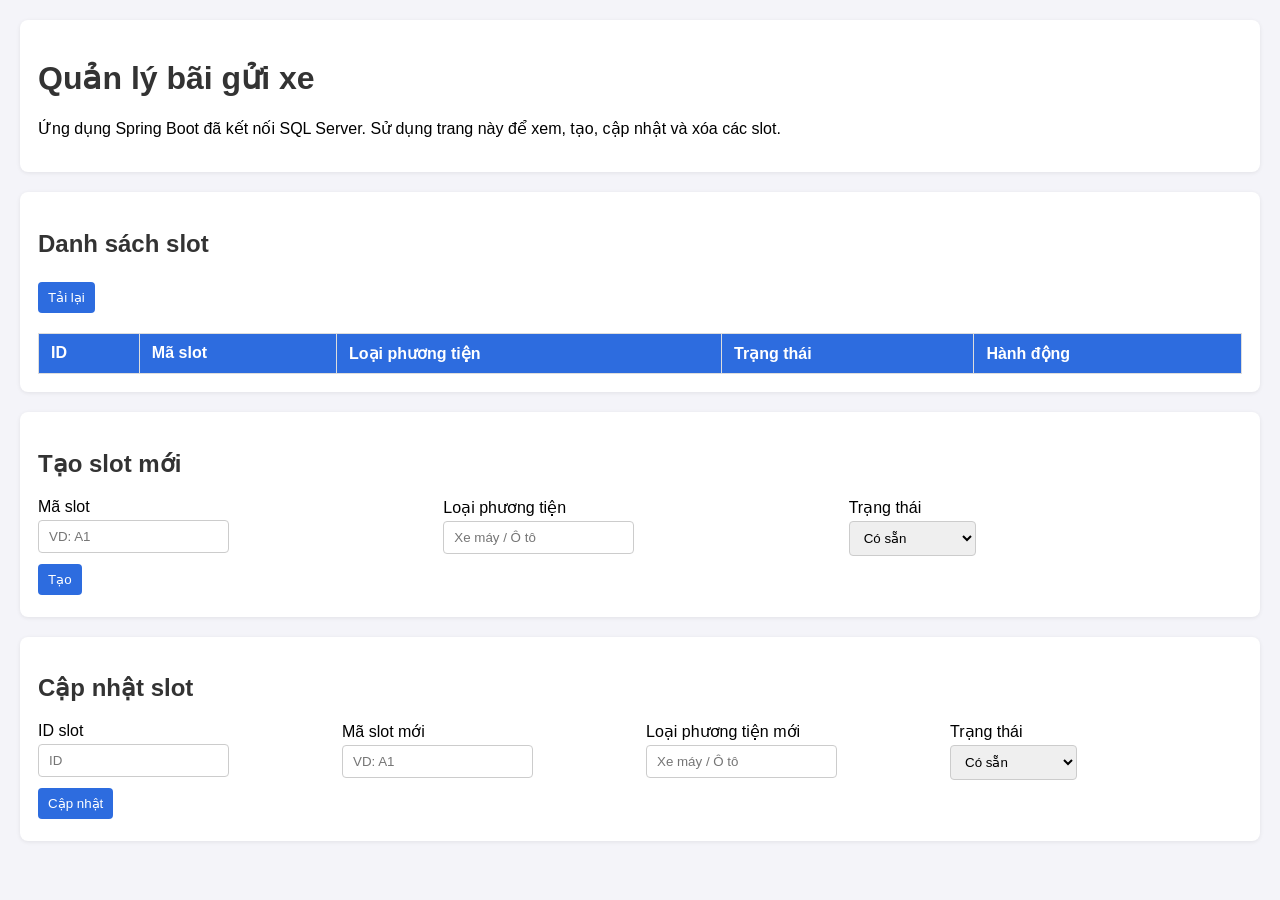
==== src/main/resources/static/index.html @ a6d041b2 "first commit" ====
<!doctype html>
<html lang="vi">
  <head>
    <meta charset="UTF-8" />
    <meta name="viewport" content="width=device-width, initial-scale=1.0" />
    <title>Parking Slot Manager</title>
    <style>
      body {
        font-family: Arial, sans-serif;
        margin: 20px;
        background: #f4f4f9;
      }
      h1,
      h2 {
        color: #333;
      }
      table {
        width: 100%;
        border-collapse: collapse;
        margin-top: 16px;
      }
      th,
      td {
        padding: 10px 12px;
        border: 1px solid #ddd;
        text-align: left;
      }
      th {
        background: #2d6cdf;
        color: white;
      }
      tr:nth-child(even) {
        background: #fafafa;
      }
      input,
      select,
      button {
        padding: 8px 10px;
        margin: 4px 0;
        border: 1px solid #ccc;
        border-radius: 4px;
      }
      button {
        cursor: pointer;
        background: #2d6cdf;
        color: white;
        border: none;
      }
      button:hover {
        background: #1f52b0;
      }
      .card {
        background: white;
        padding: 18px;
        border-radius: 8px;
        box-shadow: 0 1px 4px rgba(0, 0, 0, 0.08);
        margin-bottom: 20px;
      }
      .flex {
        display: flex;
        gap: 12px;
        flex-wrap: wrap;
      }
      .flex > div {
        flex: 1;
        min-width: 220px;
      }
    </style>
  </head>
  <body>
    <div class="card">
      <h1>Quản lý bãi gửi xe</h1>
      <p>
        Ứng dụng Spring Boot đã kết nối SQL Server. Sử dụng trang này để xem,
        tạo, cập nhật và xóa các slot.
      </p>
    </div>

    <div class="card">
      <h2>Danh sách slot</h2>
      <button onclick="loadSlots()">Tải lại</button>
      <table>
        <thead>
          <tr>
            <th>ID</th>
            <th>Mã slot</th>
            <th>Loại phương tiện</th>
            <th>Trạng thái</th>
            <th>Hành động</th>
          </tr>
        </thead>
        <tbody id="slotTableBody"></tbody>
      </table>
    </div>

    <div class="card">
      <h2>Tạo slot mới</h2>
      <div class="flex">
        <div>
          <label>Mã slot</label><br />
          <input id="newSlotCode" placeholder="VD: A1" />
        </div>
        <div>
          <label>Loại phương tiện</label><br />
          <input id="newVehicleType" placeholder="Xe máy / Ô tô" />
        </div>
        <div>
          <label>Trạng thái</label><br />
          <select id="newAvailable">
            <option value="true">Có sẵn</option>
            <option value="false">Đã được dùng</option>
          </select>
        </div>
      </div>
      <button onclick="createSlot()">Tạo</button>
    </div>

    <div class="card">
      <h2>Cập nhật slot</h2>
      <div class="flex">
        <div>
          <label>ID slot</label><br />
          <input id="updateSlotId" placeholder="ID" type="number" />
        </div>
        <div>
          <label>Mã slot mới</label><br />
          <input id="updateSlotCode" placeholder="VD: A1" />
        </div>
        <div>
          <label>Loại phương tiện mới</label><br />
          <input id="updateVehicleType" placeholder="Xe máy / Ô tô" />
        </div>
        <div>
          <label>Trạng thái</label><br />
          <select id="updateAvailable">
            <option value="true">Có sẵn</option>
            <option value="false">Đã được dùng</option>
          </select>
        </div>
      </div>
      <button onclick="updateSlot()">Cập nhật</button>
    </div>

    <script>
      // Hàm tải lại danh sách các slot đỗ xe từ Backend API và hiển thị lên bảng HTML
      async function loadSlots() {
        try {
          // Gửi yêu cầu GET tới API lấy toàn bộ danh sách slot
          const resp = await fetch("/api/parking/slots");
          // Chuyển kết quả phản hồi sang định dạng JSON
          const slots = await resp.json();
          // Lấy thẻ tbody của bảng danh sách
          const tbody = document.getElementById("slotTableBody");
          // Xóa các dòng cũ trong bảng trước khi render mới
          tbody.innerHTML = "";
          
          // Lặp qua từng slot đỗ xe và thêm vào bảng
          slots.forEach((slot) => {
            const row = document.createElement("tr");
            row.innerHTML = `
                        <td>${slot.id ?? ""}</td>
                        <td>${slot.slotCode ?? ""}</td>
                        <td>${slot.vehicleType ?? ""}</td>
                        <td>${slot.available ? "Có sẵn" : "Không có"}</td>
                        <td><button onclick="deleteSlot(${slot.id})">Xóa</button></td>
                    `;
            tbody.appendChild(row);
          });
        } catch (error) {
          // Hiển thị thông báo nếu không tải được dữ liệu
          alert("Không tải được danh sách slot: " + error.message);
        }
      }

      // Hàm tạo mới một slot đỗ xe bằng cách gọi POST API của backend
      async function createSlot() {
        // Lấy thông tin từ các thẻ input nhập liệu trên giao diện
        const slot = {
          slotCode: document.getElementById("newSlotCode").value,
          vehicleType: document.getElementById("newVehicleType").value,
          available: document.getElementById("newAvailable").value === "true",
        };
        try {
          // Gửi yêu cầu POST chứa dữ liệu JSON lên backend
          const resp = await fetch("/api/parking/slots", {
            method: "POST",
            headers: { "Content-Type": "application/json" },
            body: JSON.stringify(slot),
          });
          if (!resp.ok) throw new Error("Lỗi tạo slot");
          // Đọc dữ liệu JSON trả về
          await resp.json();
          // Tải lại danh sách bảng
          loadSlots();
          alert("Tạo slot thành công");
        } catch (error) {
          alert("Không thể tạo slot: " + error.message);
        }
      }

      // Hàm cập nhật thông tin slot đỗ xe bằng cách gọi PUT API của backend
      async function updateSlot() {
        // Lấy ID slot cần sửa và thông tin cần cập nhật
        const id = document.getElementById("updateSlotId").value;
        const slot = {
          slotCode: document.getElementById("updateSlotCode").value,
          vehicleType: document.getElementById("updateVehicleType").value,
          available:
            document.getElementById("updateAvailable").value === "true",
        };
        if (!id) {
          alert("Vui lòng nhập ID slot cần cập nhật");
          return;
        }
        try {
          // Gửi yêu cầu PUT chứa dữ liệu JSON lên backend kèm ID trên đường dẫn
          const resp = await fetch("/api/parking/slots/" + id, {
            method: "PUT",
            headers: { "Content-Type": "application/json" },
            body: JSON.stringify(slot),
          });
          if (!resp.ok) throw new Error("Lỗi cập nhật slot");
          await resp.json();
          // Tải lại danh sách bảng
          loadSlots();
          alert("Cập nhật thành công");
        } catch (error) {
          alert("Không thể cập nhật slot: " + error.message);
        }
      }

      // Hàm xóa slot đỗ xe bằng cách gọi DELETE API của backend
      async function deleteSlot(id) {
        // Hỏi người dùng xác nhận trước khi xóa
        if (!confirm("Xóa slot " + id + " ?")) return;
        try {
          // Gửi yêu cầu DELETE lên backend kèm ID trên đường dẫn
          const resp = await fetch("/api/parking/slots/" + id, {
            method: "DELETE",
          });
          if (!resp.ok) throw new Error("Lỗi xóa slot");
          // Tải lại danh sách bảng
          loadSlots();
          alert("Xóa slot thành công");
        } catch (error) {
          alert("Không thể xóa slot: " + error.message);
        }
      }

      // Đăng ký sự kiện: Khi trang web tải xong (load), tự động gọi hàm loadSlots() để hiện dữ liệu
      window.addEventListener("load", loadSlots);
    </script>
  </body>
</html>
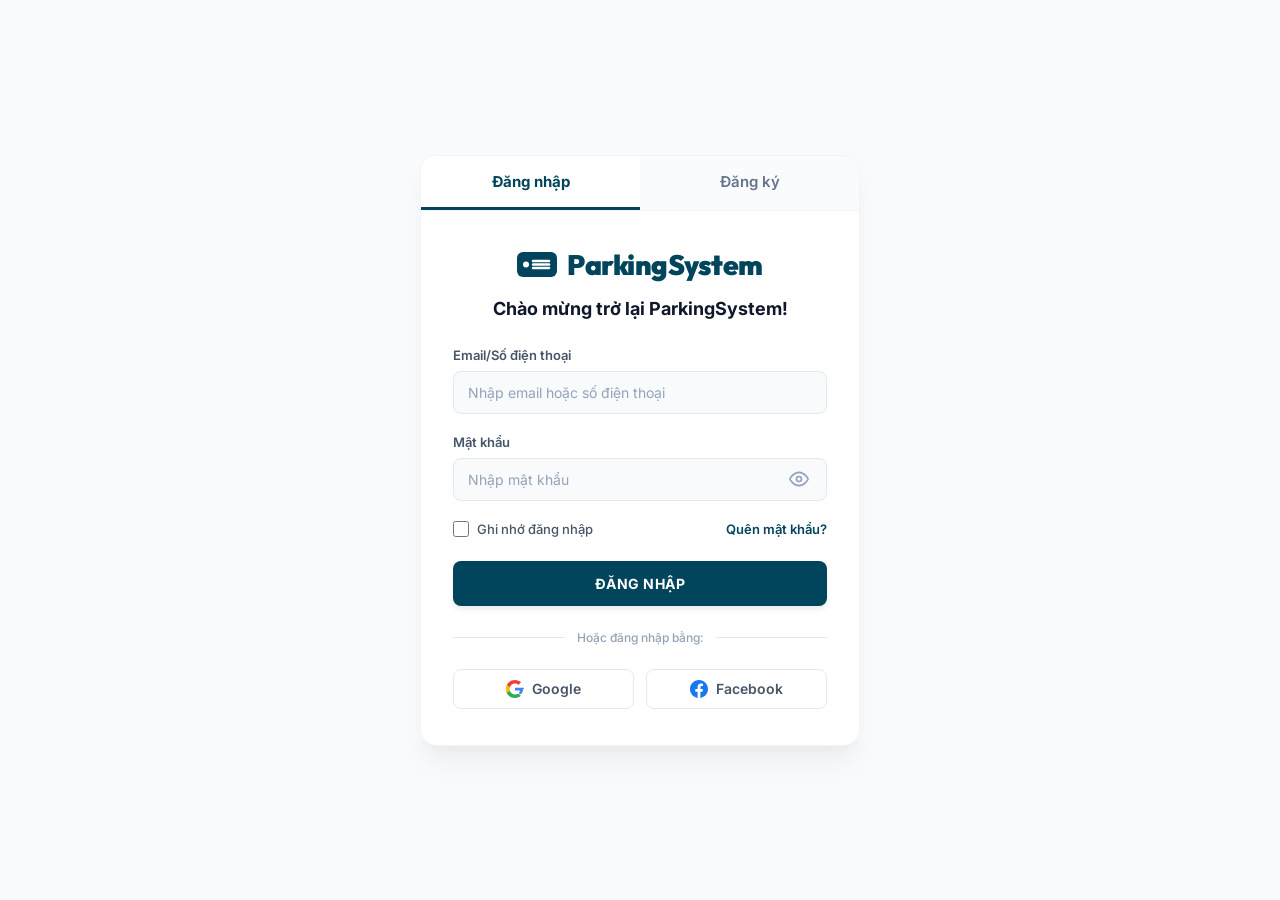
==== commit 21a01d7a: "PAST1" ====
--- a/src/main/resources/static/index.html
+++ b/src/main/resources/static/index.html
@@ -3,252 +3,255 @@
   <head>
     <meta charset="UTF-8" />
     <meta name="viewport" content="width=device-width, initial-scale=1.0" />
-    <title>Parking Slot Manager</title>
-    <style>
-      body {
-        font-family: Arial, sans-serif;
-        margin: 20px;
-        background: #f4f4f9;
-      }
-      h1,
-      h2 {
-        color: #333;
-      }
-      table {
-        width: 100%;
-        border-collapse: collapse;
-        margin-top: 16px;
-      }
-      th,
-      td {
-        padding: 10px 12px;
-        border: 1px solid #ddd;
-        text-align: left;
-      }
-      th {
-        background: #2d6cdf;
-        color: white;
-      }
-      tr:nth-child(even) {
-        background: #fafafa;
-      }
-      input,
-      select,
-      button {
-        padding: 8px 10px;
-        margin: 4px 0;
-        border: 1px solid #ccc;
-        border-radius: 4px;
-      }
-      button {
-        cursor: pointer;
-        background: #2d6cdf;
-        color: white;
-        border: none;
-      }
-      button:hover {
-        background: #1f52b0;
-      }
-      .card {
-        background: white;
-        padding: 18px;
-        border-radius: 8px;
-        box-shadow: 0 1px 4px rgba(0, 0, 0, 0.08);
-        margin-bottom: 20px;
-      }
-      .flex {
-        display: flex;
-        gap: 12px;
-        flex-wrap: wrap;
-      }
-      .flex > div {
-        flex: 1;
-        min-width: 220px;
-      }
-    </style>
+    <title>Quản lý bãi gửi xe</title>
+    <!-- Google Fonts -->
+    <link rel="preconnect" href="https://fonts.googleapis.com">
+    <link rel="preconnect" href="https://fonts.gstatic.com" crossorigin>
+    <link href="https://fonts.googleapis.com/css2?family=Inter:wght@300;400;500;600;700;800&family=Outfit:wght@600;700;800;900&display=swap" rel="stylesheet">
+    <!-- Link to external stylesheet -->
+    <link rel="stylesheet" href="style.css" />
   </head>
   <body>
-    <div class="card">
-      <h1>Quản lý bãi gửi xe</h1>
-      <p>
-        Ứng dụng Spring Boot đã kết nối SQL Server. Sử dụng trang này để xem,
-        tạo, cập nhật và xóa các slot.
-      </p>
+    <!-- ========================================================================= -->
+    <!-- ĐIỀU KIỆN 1: PHẦN GIAO DIỆN CHƯA ĐĂNG NHẬP                                -->
+    <!-- (Ẩn/Hiện toàn bộ cụm này dựa vào trạng thái đăng nhập trong checkAuthStatus) -->
+    <!-- ========================================================================= -->
+    <div class="auth-wrapper" id="authWrapper">
+      <div class="auth-card">
+        <!-- Các nút tab để chuyển đổi qua lại giữa Đăng nhập & Đăng ký -->
+        <div class="auth-tabs">
+          <button class="tab-btn active" id="tabLogin" onclick="showRegister(false)">Đăng nhập</button>
+          <button class="tab-btn" id="tabRegister" onclick="showRegister(true)">Đăng ký</button>
+        </div>
+
+        <div class="auth-card-body">
+          <!-- Logo ParkingSystem dùng chung -->
+          <div class="logo-container">
+            <svg width="40" height="25" viewBox="0 0 40 25" fill="none" xmlns="http://www.w3.org/2000/svg">
+              <rect width="40" height="25" rx="6" fill="#00455c"/>
+              <circle cx="9" cy="12.5" r="3" fill="white"/>
+              <line x1="16" y1="9" x2="32" y2="9" stroke="white" stroke-width="2.5" stroke-linecap="round"/>
+              <line x1="16" y1="12.5" x2="32" y2="12.5" stroke="white" stroke-width="2.5" stroke-linecap="round"/>
+              <line x1="16" y1="16" x2="32" y2="16" stroke="white" stroke-width="2.5" stroke-linecap="round"/>
+            </svg>
+            <span class="logo-text">ParkingSystem</span>
+          </div>
+
+          <!-- ========================================================================= -->
+          <!-- ĐIỀU KIỆN 1.1: FORM ĐĂNG NHẬP (loginCard)                                 -->
+          <!-- (Ẩn/Hiện dựa theo trạng thái tham số 'show' trong hàm showRegister)        -->
+          <!-- ========================================================================= -->
+          <div id="loginCard">
+            <h2 class="welcome-text">Chào mừng trở lại ParkingSystem!</h2>
+            
+            <div class="form-group">
+              <label class="form-label">Email/Số điện thoại</label>
+              <input id="loginEmail" type="text" class="form-input" placeholder="Nhập email hoặc số điện thoại" />
+            </div>
+            
+            <div class="form-group">
+              <label class="form-label">Mật khẩu</label>
+              <div class="password-wrapper">
+                <input id="loginPassword" type="password" class="form-input" placeholder="Nhập mật khẩu" />
+                <button type="button" class="password-toggle" onclick="togglePasswordVisibility('loginPassword', this)">
+                  <svg width="20" height="20" viewBox="0 0 24 24" fill="none" stroke="currentColor" stroke-width="2" stroke-linecap="round" stroke-linejoin="round">
+                    <path d="M1 12s4-8 11-8 11 8 11 8-4 8-11 8-11-8-11-8z"></path>
+                    <circle cx="12" cy="12" r="3"></circle>
+                  </svg>
+                </button>
+              </div>
+            </div>
+            
+            <div class="form-options">
+              <label class="checkbox-container">
+                <input type="checkbox" id="rememberMe">
+                Ghi nhớ đăng nhập
+              </label>
+              <a href="#" class="forgot-link" onclick="alert('Tính năng đang được phát triển!')">Quên mật khẩu?</a>
+            </div>
+            
+            <button class="btn-primary" onclick="login()">ĐĂNG NHẬP</button>
+            
+            <div class="divider">
+              <span>Hoặc đăng nhập bằng:</span>
+            </div>
+            
+            <div class="social-buttons">
+              <button type="button" class="btn-social" onclick="socialLogin('Google')">
+                <svg width="18" height="18" viewBox="0 0 24 24">
+                  <path fill="#4285F4" d="M23.745 12.27c0-.7-.06-1.4-.19-2.07H12v3.92h6.69c-.29 1.5-.1.97-1.15 2.1l-.01.01v2.54h2.52c1.48-1.36 2.69-3.7 2.69-6.5z"/>
+                  <path fill="#34A853" d="M12 24c3.24 0 5.95-1.08 7.93-2.91l-3.83-2.97c-1.08.73-2.48 1.16-4.1 1.16-3.15 0-5.81-2.13-6.76-5.01H.95v3.08C2.92 21.3 7.15 24 12 24z"/>
+                  <path fill="#FBBC05" d="M5.24 14.27c-.24-.73-.38-1.5-.38-2.27s.14-1.54.38-2.27V6.65H.95A11.94 11.94 0 0 0 0 12c0 1.92.45 3.74 1.25 5.37l3.99-3.1z"/>
+                  <path fill="#EA4335" d="M12 4.75c1.77 0 3.35.61 4.6 1.8l3.42-3.42C17.95 1.19 15.24 0 12 0 7.15 0 2.92 2.7 1.25 6.65L5.24 9.75c.95-2.88 3.61-5 6.76-5z"/>
+                </svg>
+                Google
+              </button>
+              <button type="button" class="btn-social" onclick="socialLogin('Facebook')">
+                <svg width="18" height="18" viewBox="0 0 24 24" fill="#1877F2">
+                  <path d="M24 12.073c0-6.627-5.373-12-12-12s-12 5.373-12 12c0 5.99 4.388 10.954 10.125 11.854v-8.385H7.078v-3.47h3.047V9.43c0-3.007 1.792-4.669 4.533-4.669 1.312 0 2.686.235 2.686.235v2.953H15.83c-1.491 0-1.956.925-1.956 1.874v2.25h3.328l-.532 3.47h-2.796v8.385C19.612 23.027 24 18.062 24 12.073z"/>
+                </svg>
+                Facebook
+              </button>
+            </div>
+          </div>
+
+          <!-- ========================================================================= -->
+          <!-- ĐIỀU KIỆN 1.2: FORM ĐĂNG KÝ (registerCard)                                -->
+          <!-- (Ẩn/Hiện dựa theo trạng thái tham số 'show' trong hàm showRegister)        -->
+          <!-- ========================================================================= -->
+          <div id="registerCard" style="display: none;">
+            <h2 class="welcome-text">Đăng ký tài khoản ParkingSystem!</h2>
+            
+            <div class="form-group">
+              <label class="form-label">Họ và tên</label>
+              <input id="regName" type="text" class="form-input" placeholder="Nguyễn Văn A" />
+            </div>
+            
+            <div class="form-group">
+              <label class="form-label">Email</label>
+              <input id="regEmail" type="email" class="form-input" placeholder="VD: mail@gmail.com" />
+            </div>
+            
+            <div class="form-group">
+              <label class="form-label">Mật khẩu</label>
+              <div class="password-wrapper">
+                <input id="regPassword" type="password" class="form-input" placeholder="Tối thiểu 6 ký tự" />
+                <button type="button" class="password-toggle" onclick="togglePasswordVisibility('regPassword', this)">
+                  <svg width="20" height="20" viewBox="0 0 24 24" fill="none" stroke="currentColor" stroke-width="2" stroke-linecap="round" stroke-linejoin="round">
+                    <path d="M1 12s4-8 11-8 11 8 11 8-4 8-11 8-11-8-11-8z"></path>
+                    <circle cx="12" cy="12" r="3"></circle>
+                  </svg>
+                </button>
+              </div>
+            </div>
+            
+            <div class="form-group">
+              <label class="form-label">Số điện thoại</label>
+              <input id="regPhone" type="text" class="form-input" placeholder="03XXXXXXXX" />
+            </div>
+            
+            <div class="form-group">
+              <label class="form-label">Địa chỉ</label>
+              <input id="regAddress" type="text" class="form-input" placeholder="Địa chỉ của bạn" />
+            </div>
+            
+            <button class="btn-primary" onclick="register()">ĐĂNG KÝ</button>
+            
+            <div class="divider">
+              <span>Hoặc đăng ký bằng:</span>
+            </div>
+            
+            <div class="social-buttons">
+              <button type="button" class="btn-social" onclick="socialLogin('Google')">
+                <svg width="18" height="18" viewBox="0 0 24 24">
+                  <path fill="#4285F4" d="M23.745 12.27c0-.7-.06-1.4-.19-2.07H12v3.92h6.69c-.29 1.5-.1.97-1.15 2.1l-.01.01v2.54h2.52c1.48-1.36 2.69-3.7 2.69-6.5z"/>
+                  <path fill="#34A853" d="M12 24c3.24 0 5.95-1.08 7.93-2.91l-3.83-2.97c-1.08.73-2.48 1.16-4.1 1.16-3.15 0-5.81-2.13-6.76-5.01H.95v3.08C2.92 21.3 7.15 24 12 24z"/>
+                  <path fill="#FBBC05" d="M5.24 14.27c-.24-.73-.38-1.5-.38-2.27s.14-1.54.38-2.27V6.65H.95A11.94 11.94 0 0 0 0 12c0 1.92.45 3.74 1.25 5.37l3.99-3.1z"/>
+                  <path fill="#EA4335" d="M12 4.75c1.77 0 3.35.61 4.6 1.8l3.42-3.42C17.95 1.19 15.24 0 12 0 7.15 0 2.92 2.7 1.25 6.65L5.24 9.75c.95-2.88 3.61-5 6.76-5z"/>
+                </svg>
+                Google
+              </button>
+              <button type="button" class="btn-social" onclick="socialLogin('Facebook')">
+                <svg width="18" height="18" viewBox="0 0 24 24" fill="#1877F2">
+                  <path d="M24 12.073c0-6.627-5.373-12-12-12s-12 5.373-12 12c0 5.99 4.388 10.954 10.125 11.854v-8.385H7.078v-3.47h3.047V9.43c0-3.007 1.792-4.669 4.533-4.669 1.312 0 2.686.235 2.686.235v2.953H15.83c-1.491 0-1.956.925-1.956 1.874v2.25h3.328l-.532 3.47h-2.796v8.385C19.612 23.027 24 18.062 24 12.073z"/>
+                </svg>
+                Facebook
+              </button>
+            </div>
+          </div>
+        </div>
+      </div>
     </div>
 
-    <div class="card">
-      <h2>Danh sách slot</h2>
-      <button onclick="loadSlots()">Tải lại</button>
-      <table>
-        <thead>
-          <tr>
-            <th>ID</th>
-            <th>Mã slot</th>
-            <th>Loại phương tiện</th>
-            <th>Trạng thái</th>
-            <th>Hành động</th>
-          </tr>
-        </thead>
-        <tbody id="slotTableBody"></tbody>
-      </table>
+    <!-- ========================================================================= -->
+    <!-- ĐIỀU KIỆN 2: PHẦN GIAO DIỆN SAU KHI ĐĂNG NHẬP THÀNH CÔNG                  -->
+    <!-- (Ẩn/Hiện toàn bộ cụm này dựa vào trạng thái đăng nhập trong checkAuthStatus) -->
+    <!-- ========================================================================= -->
+    <div class="dashboard-container" id="mainDashboard">
+      <!-- Title & User Info Header -->
+      <div class="header-card" id="headerCard">
+        <div class="header-card-info">
+          <h1>Quản lý bãi gửi xe</h1>
+          <p>Ứng dụng Spring Boot đã kết nối SQL Server. Xem, tạo, cập nhật và xóa các slot.</p>
+        </div>
+        <span id="userInfo" style="display: none;">
+          Chào <strong id="userEmailDisplay"></strong> | <a href="#" onclick="logout()">Đăng xuất</a>
+        </span>
+      </div>
+
+      <!-- Main Content Panel (Hidden until Login) -->
+      <div id="mainContent" style="display: none;">
+        <!-- Slots List Card -->
+        <div class="card">
+          <h2>Danh sách slot</h2>
+          <button class="btn-dash" onclick="loadSlots()">Tải lại</button>
+          <table>
+            <thead>
+              <tr>
+                <th>ID</th>
+                <th>Mã slot</th>
+                <th>Loại phương tiện</th>
+                <th>Trạng thái</th>
+                <th>Hành động</th>
+              </tr>
+            </thead>
+            <tbody id="slotTableBody"></tbody>
+          </table>
+        </div>
+
+        <!-- Create Slot Card -->
+        <div class="card">
+          <h2>Tạo slot mới</h2>
+          <div class="flex">
+            <div>
+              <label>Mã slot</label>
+              <input id="newSlotCode" placeholder="VD: A1" />
+            </div>
+            <div>
+              <label>Loại phương tiện</label>
+              <input id="newVehicleType" placeholder="Xe máy / Ô tô" />
+            </div>
+            <div>
+              <label>Trạng thái</label>
+              <select id="newAvailable">
+                <option value="true">Có sẵn</option>
+                <option value="false">Đã được dùng</option>
+              </select>
+            </div>
+          </div>
+          <button class="btn-dash" onclick="createSlot()">Tạo</button>
+        </div>
+
+        <!-- Update Slot Card -->
+        <div class="card">
+          <h2>Cập nhật slot</h2>
+          <div class="flex">
+            <div>
+              <label>ID slot</label>
+              <input id="updateSlotId" placeholder="ID" type="number" />
+            </div>
+            <div>
+              <label>Mã slot mới</label>
+              <input id="updateSlotCode" placeholder="VD: A1" />
+            </div>
+            <div>
+              <label>Loại phương tiện mới</label>
+              <input id="updateVehicleType" placeholder="Xe máy / Ô tô" />
+            </div>
+            <div>
+              <label>Trạng thái</label>
+              <select id="updateAvailable">
+                <option value="true">Có sẵn</option>
+                <option value="false">Đã được dùng</option>
+              </select>
+            </div>
+          </div>
+          <button class="btn-dash" onclick="updateSlot()">Cập nhật</button>
+        </div>
+      </div>
     </div>
 
-    <div class="card">
-      <h2>Tạo slot mới</h2>
-      <div class="flex">
-        <div>
-          <label>Mã slot</label><br />
-          <input id="newSlotCode" placeholder="VD: A1" />
-        </div>
-        <div>
-          <label>Loại phương tiện</label><br />
-          <input id="newVehicleType" placeholder="Xe máy / Ô tô" />
-        </div>
-        <div>
-          <label>Trạng thái</label><br />
-          <select id="newAvailable">
-            <option value="true">Có sẵn</option>
-            <option value="false">Đã được dùng</option>
-          </select>
-        </div>
-      </div>
-      <button onclick="createSlot()">Tạo</button>
-    </div>
-
-    <div class="card">
-      <h2>Cập nhật slot</h2>
-      <div class="flex">
-        <div>
-          <label>ID slot</label><br />
-          <input id="updateSlotId" placeholder="ID" type="number" />
-        </div>
-        <div>
-          <label>Mã slot mới</label><br />
-          <input id="updateSlotCode" placeholder="VD: A1" />
-        </div>
-        <div>
-          <label>Loại phương tiện mới</label><br />
-          <input id="updateVehicleType" placeholder="Xe máy / Ô tô" />
-        </div>
-        <div>
-          <label>Trạng thái</label><br />
-          <select id="updateAvailable">
-            <option value="true">Có sẵn</option>
-            <option value="false">Đã được dùng</option>
-          </select>
-        </div>
-      </div>
-      <button onclick="updateSlot()">Cập nhật</button>
-    </div>
-
-    <script>
-      // Hàm tải lại danh sách các slot đỗ xe từ Backend API và hiển thị lên bảng HTML
-      async function loadSlots() {
-        try {
-          // Gửi yêu cầu GET tới API lấy toàn bộ danh sách slot
-          const resp = await fetch("/api/parking/slots");
-          // Chuyển kết quả phản hồi sang định dạng JSON
-          const slots = await resp.json();
-          // Lấy thẻ tbody của bảng danh sách
-          const tbody = document.getElementById("slotTableBody");
-          // Xóa các dòng cũ trong bảng trước khi render mới
-          tbody.innerHTML = "";
-          
-          // Lặp qua từng slot đỗ xe và thêm vào bảng
-          slots.forEach((slot) => {
-            const row = document.createElement("tr");
-            row.innerHTML = `
-                        <td>${slot.id ?? ""}</td>
-                        <td>${slot.slotCode ?? ""}</td>
-                        <td>${slot.vehicleType ?? ""}</td>
-                        <td>${slot.available ? "Có sẵn" : "Không có"}</td>
-                        <td><button onclick="deleteSlot(${slot.id})">Xóa</button></td>
-                    `;
-            tbody.appendChild(row);
-          });
-        } catch (error) {
-          // Hiển thị thông báo nếu không tải được dữ liệu
-          alert("Không tải được danh sách slot: " + error.message);
-        }
-      }
-
-      // Hàm tạo mới một slot đỗ xe bằng cách gọi POST API của backend
-      async function createSlot() {
-        // Lấy thông tin từ các thẻ input nhập liệu trên giao diện
-        const slot = {
-          slotCode: document.getElementById("newSlotCode").value,
-          vehicleType: document.getElementById("newVehicleType").value,
-          available: document.getElementById("newAvailable").value === "true",
-        };
-        try {
-          // Gửi yêu cầu POST chứa dữ liệu JSON lên backend
-          const resp = await fetch("/api/parking/slots", {
-            method: "POST",
-            headers: { "Content-Type": "application/json" },
-            body: JSON.stringify(slot),
-          });
-          if (!resp.ok) throw new Error("Lỗi tạo slot");
-          // Đọc dữ liệu JSON trả về
-          await resp.json();
-          // Tải lại danh sách bảng
-          loadSlots();
-          alert("Tạo slot thành công");
-        } catch (error) {
-          alert("Không thể tạo slot: " + error.message);
-        }
-      }
-
-      // Hàm cập nhật thông tin slot đỗ xe bằng cách gọi PUT API của backend
-      async function updateSlot() {
-        // Lấy ID slot cần sửa và thông tin cần cập nhật
-        const id = document.getElementById("updateSlotId").value;
-        const slot = {
-          slotCode: document.getElementById("updateSlotCode").value,
-          vehicleType: document.getElementById("updateVehicleType").value,
-          available:
-            document.getElementById("updateAvailable").value === "true",
-        };
-        if (!id) {
-          alert("Vui lòng nhập ID slot cần cập nhật");
-          return;
-        }
-        try {
-          // Gửi yêu cầu PUT chứa dữ liệu JSON lên backend kèm ID trên đường dẫn
-          const resp = await fetch("/api/parking/slots/" + id, {
-            method: "PUT",
-            headers: { "Content-Type": "application/json" },
-            body: JSON.stringify(slot),
-          });
-          if (!resp.ok) throw new Error("Lỗi cập nhật slot");
-          await resp.json();
-          // Tải lại danh sách bảng
-          loadSlots();
-          alert("Cập nhật thành công");
-        } catch (error) {
-          alert("Không thể cập nhật slot: " + error.message);
-        }
-      }
-
-      // Hàm xóa slot đỗ xe bằng cách gọi DELETE API của backend
-      async function deleteSlot(id) {
-        // Hỏi người dùng xác nhận trước khi xóa
-        if (!confirm("Xóa slot " + id + " ?")) return;
-        try {
-          // Gửi yêu cầu DELETE lên backend kèm ID trên đường dẫn
-          const resp = await fetch("/api/parking/slots/" + id, {
-            method: "DELETE",
-          });
-          if (!resp.ok) throw new Error("Lỗi xóa slot");
-          // Tải lại danh sách bảng
-          loadSlots();
-          alert("Xóa slot thành công");
-        } catch (error) {
-          alert("Không thể xóa slot: " + error.message);
-        }
-      }
-
-      // Đăng ký sự kiện: Khi trang web tải xong (load), tự động gọi hàm loadSlots() để hiện dữ liệu
-      window.addEventListener("load", loadSlots);
-    </script>
+    <!-- Link to external script file -->
+    <script src="app.js"></script>
   </body>
 </html>
--- a/src/main/resources/static/style.css
+++ b/src/main/resources/static/style.css
@@ -0,0 +1,495 @@
+/* Global Styles */
+* {
+  box-sizing: border-box;
+  margin: 0;
+  padding: 0;
+}
+body {
+  font-family: 'Inter', system-ui, -apple-system, sans-serif;
+  background: #f1f5f9;
+  color: #1e293b;
+  min-height: 100vh;
+  transition: background-color 0.3s ease;
+}
+
+/* Centered Auth Layout styling */
+body.auth-body {
+  background: #f8fafc;
+  display: flex;
+  align-items: center;
+  justify-content: center;
+  padding: 20px;
+}
+
+/* Auth Wrapper */
+.auth-wrapper {
+  display: none; /* Controlled by JS checkAuthStatus */
+  width: 100%;
+  max-width: 440px;
+  animation: cardFadeIn 0.5s cubic-bezier(0.16, 1, 0.3, 1);
+}
+
+@keyframes cardFadeIn {
+  from {
+    opacity: 0;
+    transform: translateY(20px);
+  }
+  to {
+    opacity: 1;
+    transform: translateY(0);
+  }
+}
+
+.auth-card {
+  background: #ffffff;
+  width: 100%;
+  border-radius: 16px;
+  box-shadow: 0 20px 25px -5px rgba(0, 0, 0, 0.05), 0 10px 10px -5px rgba(0, 0, 0, 0.02);
+  border: 1px solid #f1f5f9;
+  overflow: hidden;
+}
+
+/* Tabs Navigation */
+.auth-tabs {
+  display: flex;
+  background: #fafbfc;
+  border-bottom: 1px solid #f1f5f9;
+}
+
+.tab-btn {
+  flex: 1;
+  background: none;
+  border: none;
+  border-bottom: 3px solid transparent;
+  padding: 16px 0;
+  font-size: 15px;
+  font-weight: 600;
+  color: #64748b;
+  cursor: pointer;
+  transition: all 0.2s ease;
+  text-align: center;
+  font-family: 'Inter', sans-serif;
+}
+
+.tab-btn:hover {
+  color: #00455c;
+  background: #f8fafc;
+}
+
+.tab-btn.active {
+  color: #00455c;
+  border-bottom-color: #00455c;
+  background: #ffffff;
+  font-weight: 700;
+}
+
+/* Auth Card Body */
+.auth-card-body {
+  padding: 36px 32px;
+}
+
+/* Logo Header */
+.logo-container {
+  display: flex;
+  align-items: center;
+  justify-content: center;
+  gap: 10px;
+  margin-bottom: 16px;
+}
+
+.logo-text {
+  font-family: 'Outfit', sans-serif;
+  font-size: 28px;
+  font-weight: 900;
+  color: #00455c;
+  letter-spacing: -0.5px;
+}
+
+.welcome-text {
+  font-size: 18px;
+  font-weight: 700;
+  color: #0f172a;
+  text-align: center;
+  margin-top: 0;
+  margin-bottom: 28px;
+}
+
+/* Form Fields */
+.form-group {
+  margin-bottom: 20px;
+  text-align: left;
+}
+
+.form-label {
+  display: block;
+  font-size: 13px;
+  font-weight: 600;
+  color: #475569;
+  margin-bottom: 8px;
+}
+
+.form-input {
+  width: 100%;
+  box-sizing: border-box;
+  padding: 12px 14px;
+  background: #f8fafc;
+  border: 1px solid #e2e8f0;
+  border-radius: 8px;
+  font-size: 14px;
+  color: #0f172a;
+  transition: all 0.2s ease;
+  font-family: inherit;
+}
+
+.form-input::placeholder {
+  color: #94a3b8;
+}
+
+.form-input:focus {
+  background: #ffffff;
+  border-color: #00455c;
+  outline: none;
+  box-shadow: 0 0 0 3px rgba(0, 69, 92, 0.1);
+}
+
+/* Password Visbility Toggle Wrapper */
+.password-wrapper {
+  position: relative;
+  width: 100%;
+}
+
+.password-wrapper .form-input {
+  padding-right: 44px;
+}
+
+.password-toggle {
+  position: absolute;
+  right: 12px;
+  top: 50%;
+  transform: translateY(-50%);
+  background: none;
+  border: none;
+  color: #94a3b8;
+  cursor: pointer;
+  display: flex;
+  align-items: center;
+  justify-content: center;
+  padding: 6px;
+  transition: color 0.2s ease;
+}
+
+.password-toggle:hover {
+  color: #475569;
+}
+
+/* Extras options */
+.form-options {
+  display: flex;
+  justify-content: space-between;
+  align-items: center;
+  margin-bottom: 24px;
+  font-size: 13px;
+}
+
+.checkbox-container {
+  display: flex;
+  align-items: center;
+  gap: 8px;
+  color: #475569;
+  cursor: pointer;
+  font-weight: 500;
+}
+
+.checkbox-container input {
+  cursor: pointer;
+  accent-color: #00455c;
+  width: 16px;
+  height: 16px;
+}
+
+.forgot-link {
+  color: #00455c;
+  font-weight: 600;
+  text-decoration: none;
+  transition: color 0.2s;
+}
+
+.forgot-link:hover {
+  color: #002e3d;
+  text-decoration: underline;
+}
+
+/* Primary Button */
+.btn-primary {
+  width: 100%;
+  background: #00455c;
+  color: #ffffff;
+  border: none;
+  border-radius: 8px;
+  padding: 14px;
+  font-size: 14px;
+  font-weight: 700;
+  letter-spacing: 0.5px;
+  cursor: pointer;
+  transition: all 0.2s ease;
+  box-shadow: 0 4px 6px -1px rgba(0, 69, 92, 0.1);
+  font-family: inherit;
+}
+
+.btn-primary:hover {
+  background: #002e3d;
+  transform: translateY(-1px);
+  box-shadow: 0 10px 15px -3px rgba(0, 69, 92, 0.15);
+}
+
+.btn-primary:active {
+  transform: translateY(0);
+}
+
+/* Divider style */
+.divider {
+  display: flex;
+  align-items: center;
+  text-align: center;
+  margin: 24px 0;
+  color: #94a3b8;
+  font-size: 12px;
+  font-weight: 500;
+}
+
+.divider::before,
+.divider::after {
+  content: "";
+  flex: 1;
+  border-bottom: 1px solid #e2e8f0;
+}
+
+.divider::before {
+  margin-right: 12px;
+}
+
+.divider::after {
+  margin-left: 12px;
+}
+
+/* Social Buttons */
+.social-buttons {
+  display: flex;
+  gap: 12px;
+}
+
+.btn-social {
+  flex: 1;
+  display: flex;
+  align-items: center;
+  justify-content: center;
+  gap: 8px;
+  background: #ffffff;
+  border: 1px solid #e2e8f0;
+  border-radius: 8px;
+  padding: 10px 16px;
+  font-size: 14px;
+  font-weight: 600;
+  color: #475569;
+  cursor: pointer;
+  transition: all 0.2s ease;
+  font-family: inherit;
+}
+
+.btn-social:hover {
+  background: #f8fafc;
+  border-color: #cbd5e0;
+  color: #0f172a;
+}
+
+/* Dashboard Layout */
+.dashboard-container {
+  display: none; /* Controlled by JS checkAuthStatus */
+  max-width: 1100px;
+  margin: 40px auto;
+  padding: 0 20px;
+  animation: dashboardFadeIn 0.5s ease-out;
+}
+
+@keyframes dashboardFadeIn {
+  from { opacity: 0; }
+  to { opacity: 1; }
+}
+
+/* Header Card style */
+.header-card {
+  display: flex;
+  justify-content: space-between;
+  align-items: center;
+  background: linear-gradient(135deg, #00455c 0%, #002d3d 100%);
+  color: white;
+  padding: 24px 32px;
+  border-radius: 16px;
+  margin-bottom: 24px;
+  box-shadow: 0 10px 15px -3px rgba(0, 69, 92, 0.1);
+  border: 1px solid rgba(255, 255, 255, 0.05);
+}
+
+.header-card-info h1 {
+  font-family: 'Outfit', sans-serif;
+  color: white;
+  margin-bottom: 6px;
+  font-size: 24px;
+  font-weight: 700;
+}
+
+.header-card-info p {
+  margin: 0;
+  color: #94a3b8;
+  font-size: 14px;
+}
+
+#userInfo {
+  display: flex;
+  align-items: center;
+  gap: 12px;
+  background: rgba(255, 255, 255, 0.1);
+  padding: 8px 16px;
+  border-radius: 30px;
+  font-size: 13px;
+  font-weight: 500;
+  border: 1px solid rgba(255, 255, 255, 0.05);
+}
+
+#userEmailDisplay {
+  font-weight: 600;
+  color: #ffffff;
+}
+
+#userInfo a {
+  color: #fca5a5;
+  text-decoration: none;
+  font-weight: 600;
+  transition: color 0.2s;
+}
+
+#userInfo a:hover {
+  color: #f87171;
+  text-decoration: underline;
+}
+
+/* Dashboard Cards */
+.card {
+  background: white;
+  padding: 24px;
+  border-radius: 16px;
+  box-shadow: 0 4px 6px -1px rgba(0, 0, 0, 0.02), 0 2px 4px -1px rgba(0, 0, 0, 0.02);
+  margin-bottom: 24px;
+  border: 1px solid #e2e8f0;
+}
+
+.card h2 {
+  font-family: 'Outfit', sans-serif;
+  color: #0f172a;
+  font-size: 18px;
+  margin-bottom: 16px;
+  font-weight: 700;
+}
+
+/* Flex and Form layouts */
+.flex {
+  display: flex;
+  gap: 16px;
+  flex-wrap: wrap;
+  margin-bottom: 16px;
+}
+
+.flex > div {
+  flex: 1;
+  min-width: 200px;
+}
+
+.flex label {
+  display: block;
+  font-size: 13px;
+  font-weight: 600;
+  color: #475569;
+  margin-bottom: 6px;
+}
+
+/* Form controls inside dashboard */
+input, select {
+  width: 100%;
+  padding: 10px 12px;
+  border: 1px solid #cbd5e1;
+  border-radius: 6px;
+  font-size: 14px;
+  color: #0f172a;
+  background-color: #ffffff;
+  font-family: inherit;
+  transition: all 0.2s;
+}
+
+input:focus, select:focus {
+  outline: none;
+  border-color: #00455c;
+  box-shadow: 0 0 0 2px rgba(0, 69, 92, 0.1);
+}
+
+/* General buttons inside dashboard */
+button.btn-dash {
+  padding: 10px 16px;
+  background: #00455c;
+  color: white;
+  border: none;
+  border-radius: 6px;
+  font-size: 14px;
+  font-weight: 600;
+  cursor: pointer;
+  transition: background 0.2s;
+  font-family: inherit;
+}
+
+button.btn-dash:hover {
+  background: #002d3d;
+}
+
+/* Table styling */
+table {
+  width: 100%;
+  border-collapse: collapse;
+  margin-top: 16px;
+  text-align: left;
+}
+
+th, td {
+  padding: 14px 16px;
+  border-bottom: 1px solid #cbd5e1;
+  font-size: 14px;
+}
+
+th {
+  background: #f8fafc;
+  color: #475569;
+  font-weight: 600;
+  text-transform: uppercase;
+  font-size: 12px;
+  letter-spacing: 0.5px;
+}
+
+tr:hover td {
+  background: #f8fafc;
+}
+
+/* Action buttons in tables */
+.btn-delete {
+  background: #fee2e2;
+  color: #991b1b;
+  padding: 6px 12px;
+  border-radius: 4px;
+  border: none;
+  font-size: 13px;
+  font-weight: 600;
+  cursor: pointer;
+  transition: all 0.2s;
+}
+
+.btn-delete:hover {
+  background: #fecaca;
+  color: #7f1d1d;
+}
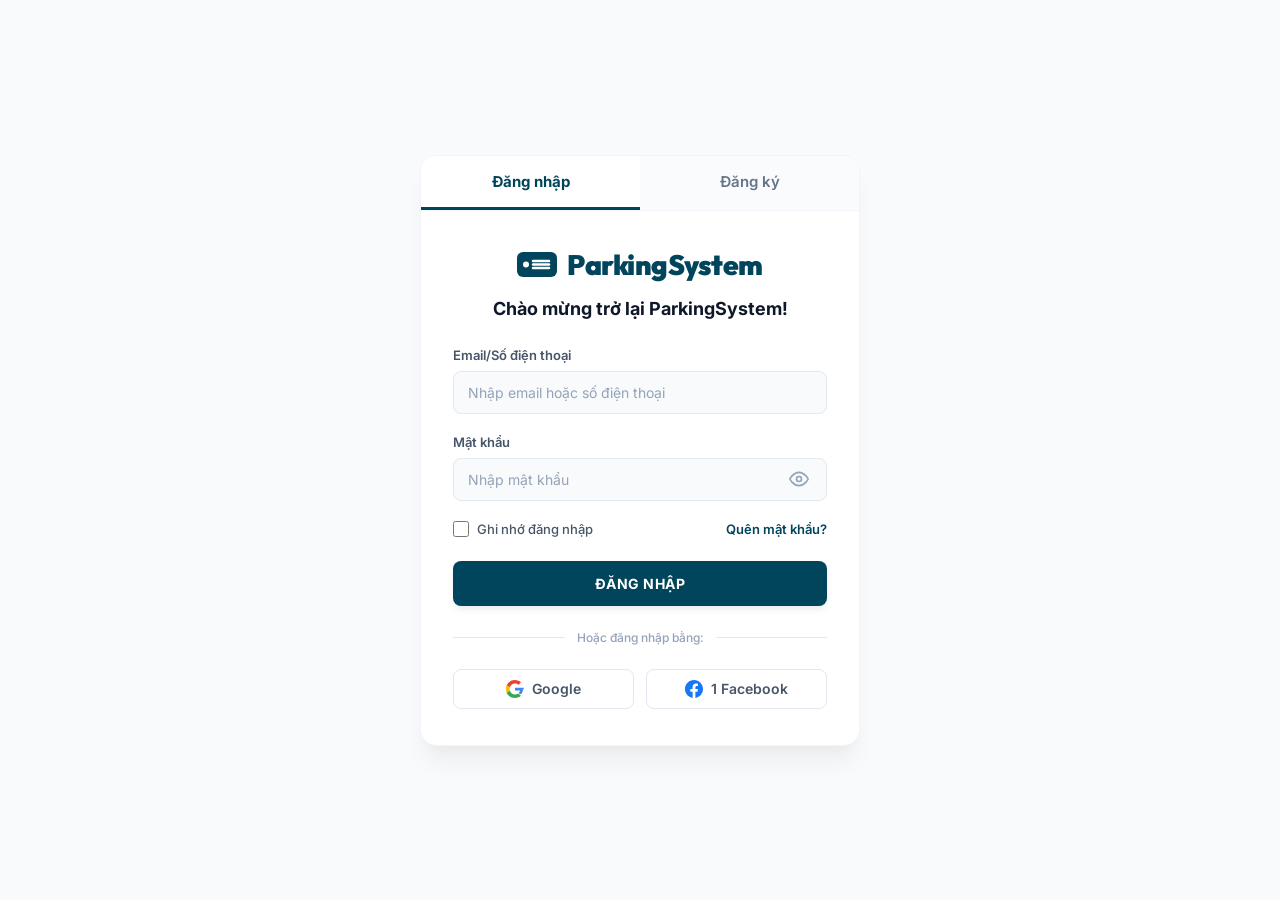
==== commit f1ffd55e: "Update forget" ====
--- a/src/main/resources/static/index.html
+++ b/src/main/resources/static/index.html
@@ -1,257 +1,323 @@
 <!doctype html>
 <html lang="vi">
-  <head>
-    <meta charset="UTF-8" />
-    <meta name="viewport" content="width=device-width, initial-scale=1.0" />
-    <title>Quản lý bãi gửi xe</title>
-    <!-- Google Fonts -->
-    <link rel="preconnect" href="https://fonts.googleapis.com">
-    <link rel="preconnect" href="https://fonts.gstatic.com" crossorigin>
-    <link href="https://fonts.googleapis.com/css2?family=Inter:wght@300;400;500;600;700;800&family=Outfit:wght@600;700;800;900&display=swap" rel="stylesheet">
-    <!-- Link to external stylesheet -->
-    <link rel="stylesheet" href="style.css" />
-  </head>
-  <body>
-    <!-- ========================================================================= -->
-    <!-- ĐIỀU KIỆN 1: PHẦN GIAO DIỆN CHƯA ĐĂNG NHẬP                                -->
-    <!-- (Ẩn/Hiện toàn bộ cụm này dựa vào trạng thái đăng nhập trong checkAuthStatus) -->
-    <!-- ========================================================================= -->
-    <div class="auth-wrapper" id="authWrapper">
-      <div class="auth-card">
-        <!-- Các nút tab để chuyển đổi qua lại giữa Đăng nhập & Đăng ký -->
-        <div class="auth-tabs">
-          <button class="tab-btn active" id="tabLogin" onclick="showRegister(false)">Đăng nhập</button>
-          <button class="tab-btn" id="tabRegister" onclick="showRegister(true)">Đăng ký</button>
-        </div>
-
-        <div class="auth-card-body">
-          <!-- Logo ParkingSystem dùng chung -->
-          <div class="logo-container">
-            <svg width="40" height="25" viewBox="0 0 40 25" fill="none" xmlns="http://www.w3.org/2000/svg">
-              <rect width="40" height="25" rx="6" fill="#00455c"/>
-              <circle cx="9" cy="12.5" r="3" fill="white"/>
-              <line x1="16" y1="9" x2="32" y2="9" stroke="white" stroke-width="2.5" stroke-linecap="round"/>
-              <line x1="16" y1="12.5" x2="32" y2="12.5" stroke="white" stroke-width="2.5" stroke-linecap="round"/>
-              <line x1="16" y1="16" x2="32" y2="16" stroke="white" stroke-width="2.5" stroke-linecap="round"/>
-            </svg>
-            <span class="logo-text">ParkingSystem</span>
-          </div>
-
-          <!-- ========================================================================= -->
-          <!-- ĐIỀU KIỆN 1.1: FORM ĐĂNG NHẬP (loginCard)                                 -->
-          <!-- (Ẩn/Hiện dựa theo trạng thái tham số 'show' trong hàm showRegister)        -->
-          <!-- ========================================================================= -->
-          <div id="loginCard">
-            <h2 class="welcome-text">Chào mừng trở lại ParkingSystem!</h2>
-            
-            <div class="form-group">
-              <label class="form-label">Email/Số điện thoại</label>
-              <input id="loginEmail" type="text" class="form-input" placeholder="Nhập email hoặc số điện thoại" />
-            </div>
-            
-            <div class="form-group">
-              <label class="form-label">Mật khẩu</label>
-              <div class="password-wrapper">
-                <input id="loginPassword" type="password" class="form-input" placeholder="Nhập mật khẩu" />
-                <button type="button" class="password-toggle" onclick="togglePasswordVisibility('loginPassword', this)">
-                  <svg width="20" height="20" viewBox="0 0 24 24" fill="none" stroke="currentColor" stroke-width="2" stroke-linecap="round" stroke-linejoin="round">
-                    <path d="M1 12s4-8 11-8 11 8 11 8-4 8-11 8-11-8-11-8z"></path>
-                    <circle cx="12" cy="12" r="3"></circle>
-                  </svg>
-                </button>
-              </div>
-            </div>
-            
-            <div class="form-options">
-              <label class="checkbox-container">
-                <input type="checkbox" id="rememberMe">
-                Ghi nhớ đăng nhập
-              </label>
-              <a href="#" class="forgot-link" onclick="alert('Tính năng đang được phát triển!')">Quên mật khẩu?</a>
-            </div>
-            
-            <button class="btn-primary" onclick="login()">ĐĂNG NHẬP</button>
-            
-            <div class="divider">
-              <span>Hoặc đăng nhập bằng:</span>
-            </div>
-            
-            <div class="social-buttons">
-              <button type="button" class="btn-social" onclick="socialLogin('Google')">
-                <svg width="18" height="18" viewBox="0 0 24 24">
-                  <path fill="#4285F4" d="M23.745 12.27c0-.7-.06-1.4-.19-2.07H12v3.92h6.69c-.29 1.5-.1.97-1.15 2.1l-.01.01v2.54h2.52c1.48-1.36 2.69-3.7 2.69-6.5z"/>
-                  <path fill="#34A853" d="M12 24c3.24 0 5.95-1.08 7.93-2.91l-3.83-2.97c-1.08.73-2.48 1.16-4.1 1.16-3.15 0-5.81-2.13-6.76-5.01H.95v3.08C2.92 21.3 7.15 24 12 24z"/>
-                  <path fill="#FBBC05" d="M5.24 14.27c-.24-.73-.38-1.5-.38-2.27s.14-1.54.38-2.27V6.65H.95A11.94 11.94 0 0 0 0 12c0 1.92.45 3.74 1.25 5.37l3.99-3.1z"/>
-                  <path fill="#EA4335" d="M12 4.75c1.77 0 3.35.61 4.6 1.8l3.42-3.42C17.95 1.19 15.24 0 12 0 7.15 0 2.92 2.7 1.25 6.65L5.24 9.75c.95-2.88 3.61-5 6.76-5z"/>
+
+<head>
+  <meta charset="UTF-8" />
+  <meta name="viewport" content="width=device-width, initial-scale=1.0" />
+  <title>Quản lý bãi gửi xe</title>
+  <!-- Google Fonts -->
+  <link rel="preconnect" href="https://fonts.googleapis.com">
+  <link rel="preconnect" href="https://fonts.gstatic.com" crossorigin>
+  <link
+    href="https://fonts.googleapis.com/css2?family=Inter:wght@300;400;500;600;700;800&family=Outfit:wght@600;700;800;900&display=swap"
+    rel="stylesheet">
+  <!-- Link to external stylesheet -->
+  <link rel="stylesheet" href="style.css" />
+</head>
+
+<body>
+  <!-- ========================================================================= -->
+  <!-- ĐIỀU KIỆN 1: PHẦN GIAO DIỆN CHƯA ĐĂNG NHẬP                                -->
+  <!-- (Ẩn/Hiện toàn bộ cụm này dựa vào trạng thái đăng nhập trong checkAuthStatus) -->
+  <!-- ========================================================================= -->
+  <div class="auth-wrapper" id="authWrapper">
+    <div class="auth-card">
+      <!-- Các nút tab để chuyển đổi qua lại giữa Đăng nhập & Đăng ký -->
+      <div class="auth-tabs">
+        <button class="tab-btn active" id="tabLogin" onclick="showRegister(false)">Đăng nhập</button>
+        <button class="tab-btn" id="tabRegister" onclick="showRegister(true)">Đăng ký</button>
+      </div>
+
+      <div class="auth-card-body">
+        <!-- Logo ParkingSystem dùng chung -->
+        <div class="logo-container">
+          <svg width="40" height="25" viewBox="0 0 40 25" fill="none" xmlns="http://www.w3.org/2000/svg">
+            <rect width="40" height="25" rx="6" fill="#00455c" />
+            <circle cx="9" cy="12.5" r="3" fill="white" />
+            <line x1="16" y1="9" x2="32" y2="9" stroke="white" stroke-width="2.5" stroke-linecap="round" />
+            <line x1="16" y1="12.5" x2="32" y2="12.5" stroke="white" stroke-width="2.5" stroke-linecap="round" />
+            <line x1="16" y1="16" x2="32" y2="16" stroke="white" stroke-width="2.5" stroke-linecap="round" />
+          </svg>
+          <span class="logo-text">ParkingSystem</span>
+        </div>
+
+        <!-- ========================================================================= -->
+        <!-- ĐIỀU KIỆN 1.1: FORM ĐĂNG NHẬP (loginCard)                                 -->
+        <!-- (Ẩn/Hiện dựa theo trạng thái tham số 'show' trong hàm showRegister)        -->
+        <!-- ========================================================================= -->
+        <div id="loginCard">
+          <h2 class="welcome-text">Chào mừng trở lại ParkingSystem!</h2>
+
+          <div class="form-group">
+            <label class="form-label">Email/Số điện thoại</label>
+            <input id="loginEmail" type="text" class="form-input" placeholder="Nhập email hoặc số điện thoại" />
+          </div>
+
+          <div class="form-group">
+            <label class="form-label">Mật khẩu</label>
+            <div class="password-wrapper">
+              <input id="loginPassword" type="password" class="form-input" placeholder="Nhập mật khẩu" />
+              <button type="button" class="password-toggle" onclick="togglePasswordVisibility('loginPassword', this)">
+                <svg width="20" height="20" viewBox="0 0 24 24" fill="none" stroke="currentColor" stroke-width="2"
+                  stroke-linecap="round" stroke-linejoin="round">
+                  <path d="M1 12s4-8 11-8 11 8 11 8-4 8-11 8-11-8-11-8z"></path>
+                  <circle cx="12" cy="12" r="3"></circle>
                 </svg>
-                Google
-              </button>
-              <button type="button" class="btn-social" onclick="socialLogin('Facebook')">
-                <svg width="18" height="18" viewBox="0 0 24 24" fill="#1877F2">
-                  <path d="M24 12.073c0-6.627-5.373-12-12-12s-12 5.373-12 12c0 5.99 4.388 10.954 10.125 11.854v-8.385H7.078v-3.47h3.047V9.43c0-3.007 1.792-4.669 4.533-4.669 1.312 0 2.686.235 2.686.235v2.953H15.83c-1.491 0-1.956.925-1.956 1.874v2.25h3.328l-.532 3.47h-2.796v8.385C19.612 23.027 24 18.062 24 12.073z"/>
-                </svg>
-                Facebook
               </button>
             </div>
           </div>
 
-          <!-- ========================================================================= -->
-          <!-- ĐIỀU KIỆN 1.2: FORM ĐĂNG KÝ (registerCard)                                -->
-          <!-- (Ẩn/Hiện dựa theo trạng thái tham số 'show' trong hàm showRegister)        -->
-          <!-- ========================================================================= -->
-          <div id="registerCard" style="display: none;">
-            <h2 class="welcome-text">Đăng ký tài khoản ParkingSystem!</h2>
-            
-            <div class="form-group">
-              <label class="form-label">Họ và tên</label>
-              <input id="regName" type="text" class="form-input" placeholder="Nguyễn Văn A" />
-            </div>
-            
-            <div class="form-group">
-              <label class="form-label">Email</label>
-              <input id="regEmail" type="email" class="form-input" placeholder="VD: mail@gmail.com" />
-            </div>
-            
-            <div class="form-group">
-              <label class="form-label">Mật khẩu</label>
-              <div class="password-wrapper">
-                <input id="regPassword" type="password" class="form-input" placeholder="Tối thiểu 6 ký tự" />
-                <button type="button" class="password-toggle" onclick="togglePasswordVisibility('regPassword', this)">
-                  <svg width="20" height="20" viewBox="0 0 24 24" fill="none" stroke="currentColor" stroke-width="2" stroke-linecap="round" stroke-linejoin="round">
-                    <path d="M1 12s4-8 11-8 11 8 11 8-4 8-11 8-11-8-11-8z"></path>
-                    <circle cx="12" cy="12" r="3"></circle>
-                  </svg>
-                </button>
-              </div>
-            </div>
-            
-            <div class="form-group">
-              <label class="form-label">Số điện thoại</label>
-              <input id="regPhone" type="text" class="form-input" placeholder="03XXXXXXXX" />
-            </div>
-            
-            <div class="form-group">
-              <label class="form-label">Địa chỉ</label>
-              <input id="regAddress" type="text" class="form-input" placeholder="Địa chỉ của bạn" />
-            </div>
-            
-            <button class="btn-primary" onclick="register()">ĐĂNG KÝ</button>
-            
-            <div class="divider">
-              <span>Hoặc đăng ký bằng:</span>
-            </div>
-            
-            <div class="social-buttons">
-              <button type="button" class="btn-social" onclick="socialLogin('Google')">
-                <svg width="18" height="18" viewBox="0 0 24 24">
-                  <path fill="#4285F4" d="M23.745 12.27c0-.7-.06-1.4-.19-2.07H12v3.92h6.69c-.29 1.5-.1.97-1.15 2.1l-.01.01v2.54h2.52c1.48-1.36 2.69-3.7 2.69-6.5z"/>
-                  <path fill="#34A853" d="M12 24c3.24 0 5.95-1.08 7.93-2.91l-3.83-2.97c-1.08.73-2.48 1.16-4.1 1.16-3.15 0-5.81-2.13-6.76-5.01H.95v3.08C2.92 21.3 7.15 24 12 24z"/>
-                  <path fill="#FBBC05" d="M5.24 14.27c-.24-.73-.38-1.5-.38-2.27s.14-1.54.38-2.27V6.65H.95A11.94 11.94 0 0 0 0 12c0 1.92.45 3.74 1.25 5.37l3.99-3.1z"/>
-                  <path fill="#EA4335" d="M12 4.75c1.77 0 3.35.61 4.6 1.8l3.42-3.42C17.95 1.19 15.24 0 12 0 7.15 0 2.92 2.7 1.25 6.65L5.24 9.75c.95-2.88 3.61-5 6.76-5z"/>
+          <div class="form-options">
+            <label class="checkbox-container">
+              <input type="checkbox" id="rememberMe">
+              Ghi nhớ đăng nhập
+            </label>
+            <a href="#" class="forgot-link" onclick="showForgetPassword()">Quên mật khẩu?</a>
+          </div>
+
+          <button class="btn-primary" onclick="login()">ĐĂNG NHẬP</button>
+
+          <div class="divider">
+            <span>Hoặc đăng nhập bằng:</span>
+          </div>
+
+          <div class="social-buttons">
+            <button type="button" class="btn-social" onclick="socialLogin('Google')">
+              <svg width="18" height="18" viewBox="0 0 24 24">
+                <path fill="#4285F4"
+                  d="M23.745 12.27c0-.7-.06-1.4-.19-2.07H12v3.92h6.69c-.29 1.5-.1.97-1.15 2.1l-.01.01v2.54h2.52c1.48-1.36 2.69-3.7 2.69-6.5z" />
+                <path fill="#34A853"
+                  d="M12 24c3.24 0 5.95-1.08 7.93-2.91l-3.83-2.97c-1.08.73-2.48 1.16-4.1 1.16-3.15 0-5.81-2.13-6.76-5.01H.95v3.08C2.92 21.3 7.15 24 12 24z" />
+                <path fill="#FBBC05"
+                  d="M5.24 14.27c-.24-.73-.38-1.5-.38-2.27s.14-1.54.38-2.27V6.65H.95A11.94 11.94 0 0 0 0 12c0 1.92.45 3.74 1.25 5.37l3.99-3.1z" />
+                <path fill="#EA4335"
+                  d="M12 4.75c1.77 0 3.35.61 4.6 1.8l3.42-3.42C17.95 1.19 15.24 0 12 0 7.15 0 2.92 2.7 1.25 6.65L5.24 9.75c.95-2.88 3.61-5 6.76-5z" />
+              </svg>
+              Google
+            </button>
+            <button type="button" class="btn-social" onclick="socialLogin('Facebook')">
+              <svg width="18" height="18" viewBox="0 0 24 24" fill="#1877F2">
+                <path
+                  d="M24 12.073c0-6.627-5.373-12-12-12s-12 5.373-12 12c0 5.99 4.388 10.954 10.125 11.854v-8.385H7.078v-3.47h3.047V9.43c0-3.007 1.792-4.669 4.533-4.669 1.312 0 2.686.235 2.686.235v2.953H15.83c-1.491 0-1.956.925-1.956 1.874v2.25h3.328l-.532 3.47h-2.796v8.385C19.612 23.027 24 18.062 24 12.073z" />
+              </svg>1
+              Facebook
+            </button>
+          </div>
+        </div>
+
+        <!-- ========================================================================= -->
+        <!-- ĐIỀU KIỆN 1.2: FORM ĐẶT LẠI MẬT KHẨU (forgotPasswordCard)                  -->
+        <!-- ========================================================================= -->
+        <div id="forgotPasswordCard" style="display: none;">
+          <h2 class="welcome-text">Đặt lại mật khẩu</h2>
+          <p class="auth-subtitle">
+            Nhập email của bạn để đặt lại mật khẩu
+          </p>
+          <div class="form-group">
+            <label class="form-label">Email/Số điện thoại</label>
+            <input id="resetEmail" type="text" class="form-input"
+              placeholder="Nhập email hoặc số điện thoại tài khoản" />
+          </div>
+
+          <div class="form-group">
+            <label class="form-label">Mật khẩu mới</label>
+            <div class="password-wrapper">
+              <input id="resetPassword" type="password" class="form-input" placeholder="Nhập mật khẩu mới" />
+              <button type="button" class="password-toggle" onclick="togglePasswordVisibility('resetPassword', this)">
+                <svg width="20" height="20" viewBox="0 0 24 24" fill="none" stroke="currentColor" stroke-width="2"
+                  stroke-linecap="round" stroke-linejoin="round">
+                  <path d="M1 12s4-8 11-8 11 8 11 8-4 8-11 8-11-8-11-8z"></path>
+                  <circle cx="12" cy="12" r="3"></circle>
                 </svg>
-                Google
-              </button>
-              <button type="button" class="btn-social" onclick="socialLogin('Facebook')">
-                <svg width="18" height="18" viewBox="0 0 24 24" fill="#1877F2">
-                  <path d="M24 12.073c0-6.627-5.373-12-12-12s-12 5.373-12 12c0 5.99 4.388 10.954 10.125 11.854v-8.385H7.078v-3.47h3.047V9.43c0-3.007 1.792-4.669 4.533-4.669 1.312 0 2.686.235 2.686.235v2.953H15.83c-1.491 0-1.956.925-1.956 1.874v2.25h3.328l-.532 3.47h-2.796v8.385C19.612 23.027 24 18.062 24 12.073z"/>
-                </svg>
-                Facebook
               </button>
             </div>
           </div>
-        </div>
+
+          <div class="form-group">
+            <label class="form-label">Xác nhận mật khẩu mới</label>
+            <div class="password-wrapper">
+              <input id="resetConfirmPassword" type="password" class="form-input" placeholder="Nhập lại mật khẩu mới" />
+              <button type="button" class="password-toggle"
+                onclick="togglePasswordVisibility('resetConfirmPassword', this)">
+                <svg width="20" height="20" viewBox="0 0 24 24" fill="none" stroke="currentColor" stroke-width="2"
+                  stroke-linecap="round" stroke-linejoin="round">
+                  <path d="M1 12s4-8 11-8 11 8 11 8-4 8-11 8-11-8-11-8z"></path>
+                  <circle cx="12" cy="12" r="3"></circle>
+                </svg>
+              </button>
+            </div>
+          </div>
+
+          <button class="btn-primary" onclick="handleResetPassword()">XÁC NHẬN</button>
+
+          <div class="back-to-login">
+            <a href="#" class="forgot-link" onclick="backToLogin()">Quay lại Đăng nhập</a>
+          </div>
+        </div>
+
+        <!-- ========================================================================= -->
+        <!-- ĐIỀU KIỆN 1.3: FORM ĐĂNG KÝ (registerCard)                                -->
+        <!-- ========================================================================= -->
+        <div id="registerCard" style="display: none;">
+          <h2 class="welcome-text">Đăng ký tài khoản ParkingSystem!</h2>
+          <div class="form-group">
+            <label class="form-label">Họ và tên</label>
+            <input id="regName" type="text" class="form-input" placeholder="Nguyễn Văn A" />
+          </div>
+
+          <div class="form-group">
+            <label class="form-label">Email</label>
+            <input id="regEmail" type="email" class="form-input" placeholder="VD: mail@gmail.com" />
+          </div>
+
+          <div class="form-group">
+            <label class="form-label">Mật khẩu</label>
+            <div class="password-wrapper">
+              <input id="regPassword" type="password" class="form-input" placeholder="Tối thiểu 6 ký tự" />
+              <button type="button" class="password-toggle" onclick="togglePasswordVisibility('regPassword', this)">
+                <svg width="20" height="20" viewBox="0 0 24 24" fill="none" stroke="currentColor" stroke-width="2"
+                  stroke-linecap="round" stroke-linejoin="round">
+                  <path d="M1 12s4-8 11-8 11 8 11 8-4 8-11 8-11-8-11-8z"></path>
+                  <circle cx="12" cy="12" r="3"></circle>
+                </svg>
+              </button>
+            </div>
+          </div>
+
+          <div class="form-group">
+            <label class="form-label">Số điện thoại</label>
+            <input id="regPhone" type="text" class="form-input" placeholder="03XXXXXXXX" />
+          </div>
+
+          <div class="form-group">
+            <label class="form-label">Địa chỉ</label>
+            <input id="regAddress" type="text" class="form-input" placeholder="Địa chỉ của bạn" />
+          </div>
+
+          <button class="btn-primary" onclick="register()">ĐĂNG KÝ</button>
+
+          <div class="divider">
+            <span>Hoặc đăng ký bằng:</span>
+          </div>
+
+          <div class="social-buttons">
+            <button type="button" class="btn-social" onclick="socialLogin('Google')">
+              <svg width="18" height="18" viewBox="0 0 24 24">
+                <path fill="#4285F4"
+                  d="M23.745 12.27c0-.7-.06-1.4-.19-2.07H12v3.92h6.69c-.29 1.5-.1.97-1.15 2.1l-.01.01v2.54h2.52c1.48-1.36 2.69-3.7 2.69-6.5z" />
+                <path fill="#34A853"
+                  d="M12 24c3.24 0 5.95-1.08 7.93-2.91l-3.83-2.97c-1.08.73-2.48 1.16-4.1 1.16-3.15 0-5.81-2.13-6.76-5.01H.95v3.08C2.92 21.3 7.15 24 12 24z" />
+                <path fill="#FBBC05"
+                  d="M5.24 14.27c-.24-.73-.38-1.5-.38-2.27s.14-1.54.38-2.27V6.65H.95A11.94 11.94 0 0 0 0 12c0 1.92.45 3.74 1.25 5.37l3.99-3.1z" />
+                <path fill="#EA4335"
+                  d="M12 4.75c1.77 0 3.35.61 4.6 1.8l3.42-3.42C17.95 1.19 15.24 0 12 0 7.15 0 2.92 2.7 1.25 6.65L5.24 9.75c.95-2.88 3.61-5 6.76-5z" />
+              </svg>
+              Google
+            </button>
+            <button type="button" class="btn-social" onclick="socialLogin('Facebook')">
+              <svg width="18" height="18" viewBox="0 0 24 24" fill="#1877F2">
+                <path
+                  d="M24 12.073c0-6.627-5.373-12-12-12s-12 5.373-12 12c0 5.99 4.388 10.954 10.125 11.854v-8.385H7.078v-3.47h3.047V9.43c0-3.007 1.792-4.669 4.533-4.669 1.312 0 2.686.235 2.686.235v2.953H15.83c-1.491 0-1.956.925-1.956 1.874v2.25h3.328l-.532 3.47h-2.796v8.385C19.612 23.027 24 18.062 24 12.073z" />
+              </svg>
+              Facebook
+            </button>
+          </div>
+        </div>
+
       </div>
     </div>
-
-    <!-- ========================================================================= -->
-    <!-- ĐIỀU KIỆN 2: PHẦN GIAO DIỆN SAU KHI ĐĂNG NHẬP THÀNH CÔNG                  -->
-    <!-- (Ẩn/Hiện toàn bộ cụm này dựa vào trạng thái đăng nhập trong checkAuthStatus) -->
-    <!-- ========================================================================= -->
-    <div class="dashboard-container" id="mainDashboard">
-      <!-- Title & User Info Header -->
-      <div class="header-card" id="headerCard">
-        <div class="header-card-info">
-          <h1>Quản lý bãi gửi xe</h1>
-          <p>Ứng dụng Spring Boot đã kết nối SQL Server. Xem, tạo, cập nhật và xóa các slot.</p>
-        </div>
-        <span id="userInfo" style="display: none;">
-          Chào <strong id="userEmailDisplay"></strong> | <a href="#" onclick="logout()">Đăng xuất</a>
-        </span>
-      </div>
-
-      <!-- Main Content Panel (Hidden until Login) -->
-      <div id="mainContent" style="display: none;">
-        <!-- Slots List Card -->
-        <div class="card">
-          <h2>Danh sách slot</h2>
-          <button class="btn-dash" onclick="loadSlots()">Tải lại</button>
-          <table>
-            <thead>
-              <tr>
-                <th>ID</th>
-                <th>Mã slot</th>
-                <th>Loại phương tiện</th>
-                <th>Trạng thái</th>
-                <th>Hành động</th>
-              </tr>
-            </thead>
-            <tbody id="slotTableBody"></tbody>
-          </table>
-        </div>
-
-        <!-- Create Slot Card -->
-        <div class="card">
-          <h2>Tạo slot mới</h2>
-          <div class="flex">
-            <div>
-              <label>Mã slot</label>
-              <input id="newSlotCode" placeholder="VD: A1" />
-            </div>
-            <div>
-              <label>Loại phương tiện</label>
-              <input id="newVehicleType" placeholder="Xe máy / Ô tô" />
-            </div>
-            <div>
-              <label>Trạng thái</label>
-              <select id="newAvailable">
-                <option value="true">Có sẵn</option>
-                <option value="false">Đã được dùng</option>
-              </select>
-            </div>
-          </div>
-          <button class="btn-dash" onclick="createSlot()">Tạo</button>
-        </div>
-
-        <!-- Update Slot Card -->
-        <div class="card">
-          <h2>Cập nhật slot</h2>
-          <div class="flex">
-            <div>
-              <label>ID slot</label>
-              <input id="updateSlotId" placeholder="ID" type="number" />
-            </div>
-            <div>
-              <label>Mã slot mới</label>
-              <input id="updateSlotCode" placeholder="VD: A1" />
-            </div>
-            <div>
-              <label>Loại phương tiện mới</label>
-              <input id="updateVehicleType" placeholder="Xe máy / Ô tô" />
-            </div>
-            <div>
-              <label>Trạng thái</label>
-              <select id="updateAvailable">
-                <option value="true">Có sẵn</option>
-                <option value="false">Đã được dùng</option>
-              </select>
-            </div>
-          </div>
-          <button class="btn-dash" onclick="updateSlot()">Cập nhật</button>
-        </div>
-      </div>
+  </div>
+
+  <!-- ========================================================================= -->
+  <!-- ĐIỀU KIỆN 2: PHẦN GIAO DIỆN SAU KHI ĐĂNG NHẬP THÀNH CÔNG                  -->
+  <!-- (Ẩn/Hiện toàn bộ cụm này dựa vào trạng thái đăng nhập trong checkAuthStatus) -->
+  <!-- ========================================================================= -->
+  <div class="dashboard-container" id="mainDashboard">
+    <!-- Title & User Info Header -->
+    <div class="header-card" id="headerCard">
+      <div class="header-card-info">
+        <h1>Quản lý bãi gửi xe</h1>
+        <p>Ứng dụng Spring Boot đã kết nối SQL Server. Xem, tạo, cập nhật và xóa các slot.</p>
+      </div>
+      <span id="userInfo" style="display: none;">
+        Chào <strong id="userEmailDisplay"></strong> | <a href="#" onclick="logout()">Đăng xuất</a>
+      </span>
     </div>
 
-    <!-- Link to external script file -->
-    <script src="app.js"></script>
-  </body>
-</html>
+    <!-- Main Content Panel (Hidden until Login) -->
+    <div id="mainContent" style="display: none;">
+      <!-- Slots List Card -->
+      <div class="card">
+        <h2>Danh sách slot</h2>
+        <button class="btn-dash" onclick="loadSlots()">Tải lại</button>
+        <table>
+          <thead>
+            <tr>
+              <th>ID</th>
+              <th>Mã slot</th>
+              <th>Loại phương tiện</th>
+              <th>Trạng thái</th>
+              <th>Hành động</th>
+            </tr>
+          </thead>
+          <tbody id="slotTableBody"></tbody>
+        </table>
+      </div>
+
+      <!-- Create Slot Card -->
+      <div class="card">
+        <h2>Tạo slot mới</h2>
+        <div class="flex">
+          <div>
+            <label>Mã slot</label>
+            <input id="newSlotCode" placeholder="VD: A1" />
+          </div>
+          <div>
+            <label>Loại phương tiện</label>
+            <input id="newVehicleType" placeholder="Xe máy / Ô tô" />
+          </div>
+          <div>
+            <label>Trạng thái</label>
+            <select id="newAvailable">
+              <option value="true">Có sẵn</option>
+              <option value="false">Đã được dùng</option>
+            </select>
+          </div>
+        </div>
+        <button class="btn-dash" onclick="createSlot()">Tạo</button>
+      </div>
+
+      <!-- Update Slot Card -->
+      <div class="card">
+        <h2>Cập nhật slot</h2>
+        <div class="flex">
+          <div>
+            <label>ID slot</label>
+            <input id="updateSlotId" placeholder="ID" type="number" />
+          </div>
+          <div>
+            <label>Mã slot mới</label>
+            <input id="updateSlotCode" placeholder="VD: A1" />
+          </div>
+          <div>
+            <label>Loại phương tiện mới</label>
+            <input id="updateVehicleType" placeholder="Xe máy / Ô tô" />
+          </div>
+          <div>
+            <label>Trạng thái</label>
+            <select id="updateAvailable">
+              <option value="true">Có sẵn</option>
+              <option value="false">Đã được dùng</option>
+            </select>
+          </div>
+        </div>
+        <button class="btn-dash" onclick="updateSlot()">Cập nhật</button>
+      </div>
+    </div>
+  </div>
+
+  <!-- Link to external script file -->
+  <script src="app.js"></script>
+</body>
+
+</html>
